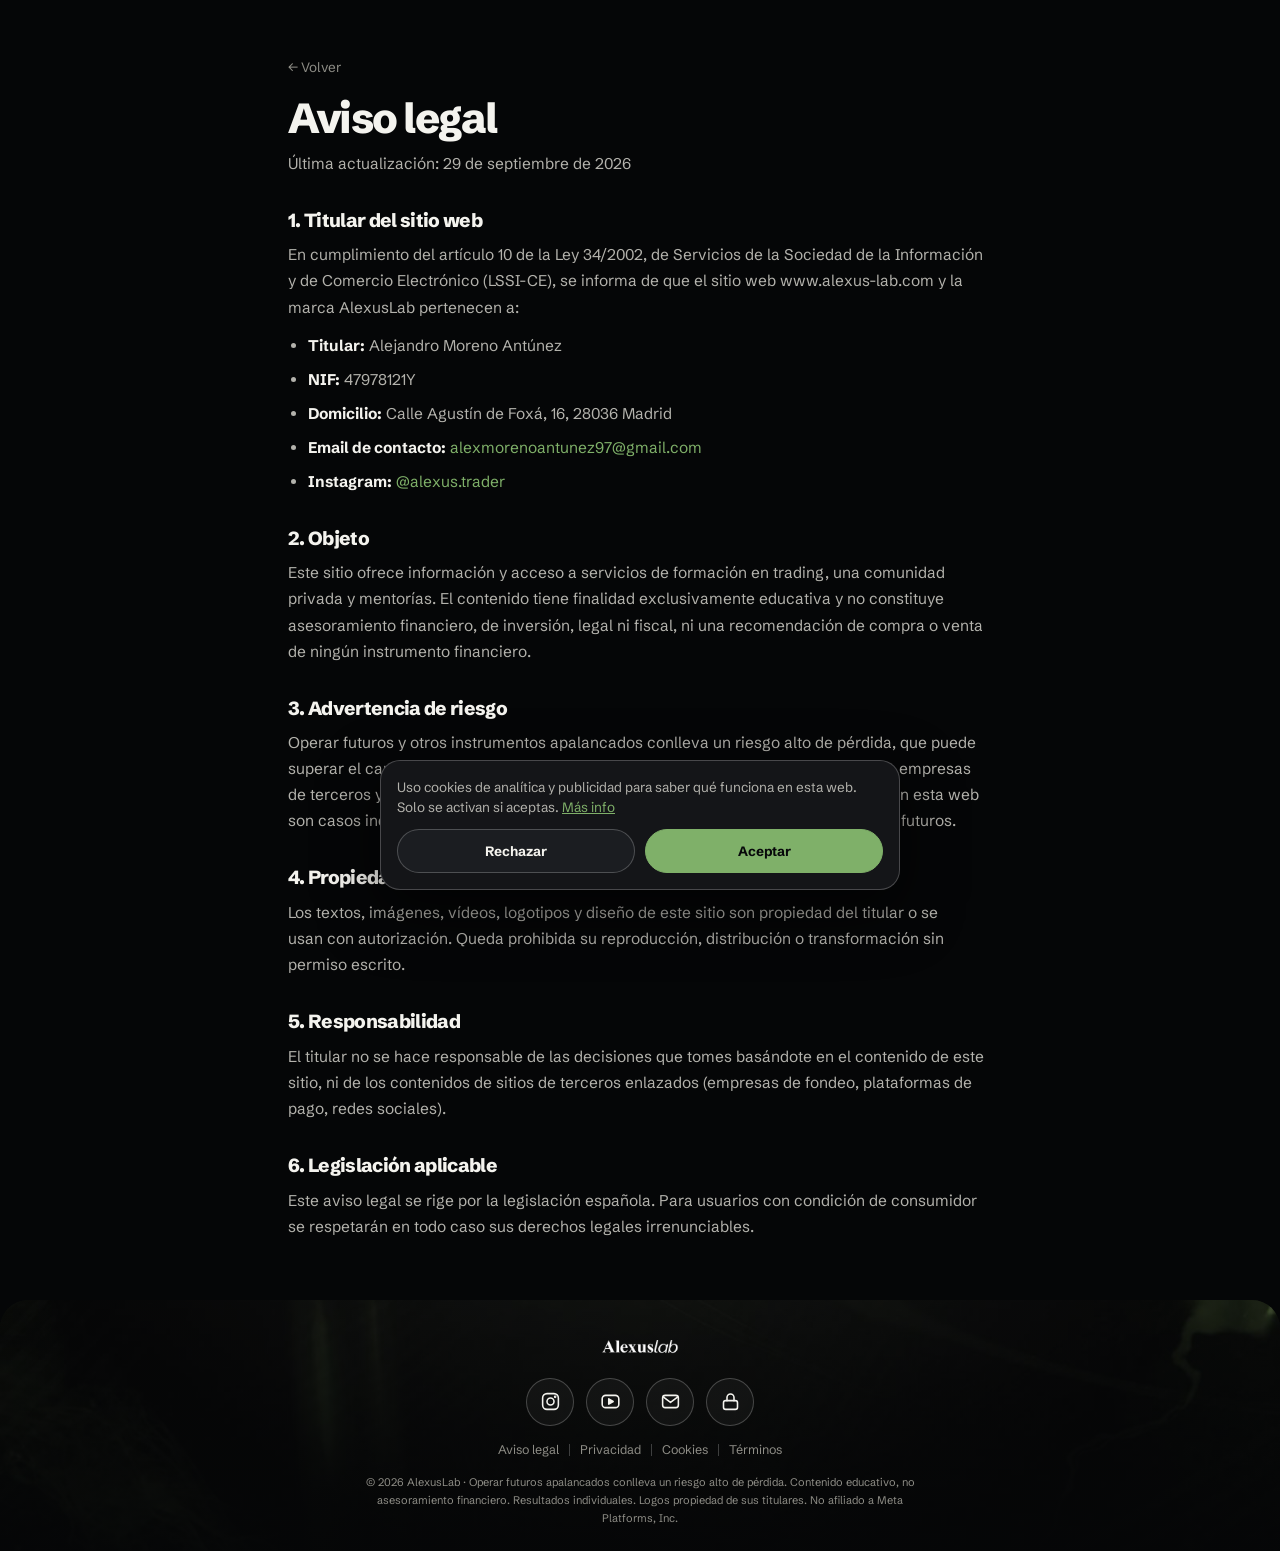
==== aviso-legal.html @ 3a466778 "Add files via upload" ====
<!doctype html>
<html lang="es">
<head>
<meta charset="utf-8" />
<meta name="viewport" content="width=device-width, initial-scale=1, viewport-fit=cover" />
<title>Aviso legal — AlexusLab</title>
<link rel="icon" href="favicon.svg" type="image/svg+xml" />
<link rel="apple-touch-icon" href="assets/apple-touch-icon.png" />
<meta name="theme-color" content="#050607" />
<link rel="preconnect" href="https://fonts.googleapis.com" />
<link rel="preconnect" href="https://fonts.gstatic.com" crossorigin />
<link rel="stylesheet" href="https://fonts.googleapis.com/css2?family=Schibsted+Grotesk:wght@400;600;700;800&display=swap" />
<link rel="stylesheet" href="funnel.css" />
<script>window.dataLayer=window.dataLayer||[];function gtag(){dataLayer.push(arguments)}
(function(){var c=null;try{c=localStorage.getItem('al_consent')}catch(e){}var g=c==='yes'?'granted':'denied';
gtag('consent','default',{analytics_storage:g,ad_storage:g,ad_user_data:g,ad_personalization:g});})();
gtag('js',new Date());gtag('config','G-5V6SQC3VV2');</script>
<script async src="https://www.googletagmanager.com/gtag/js?id=G-5V6SQC3VV2"></script>
</head>
<body>
<main class="legal">
  <div class="wrap wrap--narrow">
    <a class="legal__back" href="index.html">← Volver</a>
    <h1>Aviso legal</h1>
    <p class="legal__date">Última actualización: 29 de septiembre de 2026</p>
    <h2>1. Titular del sitio web</h2>
    <p>En cumplimiento del artículo 10 de la Ley 34/2002, de Servicios de la Sociedad de la Información y de Comercio Electrónico (LSSI-CE), se informa de que el sitio web www.alexus-lab.com y la marca AlexusLab pertenecen a:</p>
    <ul>
      <li><b>Titular:</b> Alejandro Moreno Antúnez</li>
      <li><b>NIF:</b> 47978121Y</li>
      <li><b>Domicilio:</b> Calle Agustín de Foxá, 16, 28036 Madrid</li>
      <li><b>Email de contacto:</b> <a href="mailto:alexmorenoantunez97@gmail.com">alexmorenoantunez97@gmail.com</a></li>
      <li><b>Instagram:</b> <a href="https://www.instagram.com/alexus.trader/" target="_blank" rel="noopener">@alexus.trader</a></li>
    </ul>
    <h2>2. Objeto</h2>
    <p>Este sitio ofrece información y acceso a servicios de formación en trading, una comunidad privada y mentorías. El contenido tiene finalidad exclusivamente educativa y no constituye asesoramiento financiero, de inversión, legal ni fiscal, ni una recomendación de compra o venta de ningún instrumento financiero.</p>
    <h2>3. Advertencia de riesgo</h2>
    <p>Operar futuros y otros instrumentos apalancados conlleva un riesgo alto de pérdida, que puede superar el capital aportado. Las cuentas de fondeo son programas de evaluación de empresas de terceros y la mayoría de participantes no los superan. Los resultados mostrados en esta web son casos individuales, no representan resultados típicos y no garantizan resultados futuros.</p>
    <h2>4. Propiedad intelectual</h2>
    <p>Los textos, imágenes, vídeos, logotipos y diseño de este sitio son propiedad del titular o se usan con autorización. Queda prohibida su reproducción, distribución o transformación sin permiso escrito.</p>
    <h2>5. Responsabilidad</h2>
    <p>El titular no se hace responsable de las decisiones que tomes basándote en el contenido de este sitio, ni de los contenidos de sitios de terceros enlazados (empresas de fondeo, plataformas de pago, redes sociales).</p>
    <h2>6. Legislación aplicable</h2>
    <p>Este aviso legal se rige por la legislación española. Para usuarios con condición de consumidor se respetarán en todo caso sus derechos legales irrenunciables.</p>
  </div>
</main>
<footer class="foot">
  <div class="wrap foot__in">
    <a href="index.html" aria-label="Inicio"><img class="foot__logo" src="assets/logo-blanco-sm.png" alt="AlexusLab" width="81" height="27" loading="lazy" /></a>
    <nav class="foot__soc" aria-label="Redes y accesos">
      <a href="https://www.instagram.com/alexus.trader/" target="_blank" rel="noopener" aria-label="Instagram" title="Instagram"><svg viewBox="0 0 24 24"><rect x="3" y="3" width="18" height="18" rx="5"/><circle cx="12" cy="12" r="4"/><circle cx="17.3" cy="6.7" r=".6" fill="currentColor"/></svg></a>
      <a href="https://youtube.com/@alexus.trader" target="_blank" rel="noopener" aria-label="YouTube" title="YouTube"><svg viewBox="0 0 24 24"><rect x="2.5" y="5" width="19" height="14" rx="4"/><path d="m10 9 5 3-5 3z" fill="currentColor"/></svg></a>
      <a href="mailto:alexmorenoantunez97@gmail.com" aria-label="Email" title="Email"><svg viewBox="0 0 24 24"><rect x="3" y="5" width="18" height="14" rx="3"/><path d="m4 7 8 6 8-6"/></svg></a>
      <a href="https://app.alexus-lab.com/" target="_blank" rel="noopener" aria-label="Acceso a la plataforma" title="Acceso a la plataforma"><svg viewBox="0 0 24 24"><rect x="4" y="11" width="16" height="10" rx="2.5"/><path d="M8 11V7.5a4 4 0 0 1 8 0V11"/></svg></a>
    </nav>
    <nav class="foot__legal-links" aria-label="Legal"><a href="aviso-legal.html">Aviso legal</a><a href="privacidad.html">Privacidad</a><a href="cookies.html">Cookies</a><a href="terminos.html">Términos</a></nav>
    <p class="foot__legal">© 2026 AlexusLab · Operar futuros apalancados conlleva un riesgo alto de pérdida. Contenido educativo, no asesoramiento financiero. Resultados individuales. Logos propiedad de sus titulares. No afiliado a Meta Platforms, Inc.</p>
  </div>
</footer>
<script src="funnel.js"></script>
</body>
</html>
---- funnel.css ----
/* AlexusLab — FUNNEL V4. Negro + verde. Sistema compartido por hub / comunidad / mentoria / legal. */

:root{
  --f-bg:#050607; --f-bg-2:#0C0D0F; --f-card:#141518; --f-card-2:#1B1D21;
  --f-line:rgba(255,255,255,.1); --f-line-2:rgba(255,255,255,.22);
  --f-ink:#F4F3EE; --f-ink-2:#B3B2AC; --f-ink-3:#8E8D86;
  --f-g:#7FB069; --f-g-hi:#9BD07F;
  --f-font:'Schibsted Grotesk',system-ui,-apple-system,sans-serif;
  --f-r:24px; --f-r-sm:16px; --f-pad:16px;
  --f-max:1080px;
}
*{box-sizing:border-box}
html{scroll-behavior:smooth;-webkit-text-size-adjust:100%;scroll-padding-top:60px}
body{margin:0;background:var(--f-bg);color:var(--f-ink);font-family:var(--f-font);overflow-x:hidden;text-wrap:pretty;-webkit-font-smoothing:antialiased}
img{display:block;max-width:100%;height:auto}
a{color:var(--f-g);text-decoration:none}
a:hover{color:var(--f-g-hi)}
h1,h2,h3{margin:0;font-weight:800;letter-spacing:-.035em;line-height:1.04}
p{margin:0}
.wrap{width:100%;max-width:var(--f-max);margin:0 auto;padding:0 var(--f-pad)}
.wrap--narrow{max-width:760px}
@media(min-width:720px){:root{--f-pad:28px}}
.sec{padding:60px 0;position:relative}
.sec--tight{padding:36px 0}
@media(min-width:900px){.sec{padding:96px 0}}
.center{text-align:center}
.g{color:var(--f-g)}
.hidden{display:none!important}

/* type */
.h-xl{font-size:clamp(34px,6vw,60px)}
.h-l{font-size:clamp(28px,4.6vw,46px)}
.lead{font-size:clamp(15.5px,2vw,18px);line-height:1.55;color:var(--f-ink-2)}
.kicker{display:inline-block;font-size:11.5px;font-weight:700;letter-spacing:.2em;text-transform:uppercase;color:var(--f-g);margin-bottom:12px}
.sec-head{margin-bottom:26px}
.sec-head .lead{margin-top:12px;max-width:600px}
.sec-head.center .lead{margin-inline:auto}
.dot{width:8px;height:8px;border-radius:50%;background:var(--f-g);animation:pz 2.4s ease-out infinite;flex:0 0 auto}
@keyframes pz{0%{box-shadow:0 0 0 0 rgba(127,176,105,.5)}70%{box-shadow:0 0 0 9px rgba(127,176,105,0)}100%{box-shadow:0 0 0 0 rgba(127,176,105,0)}}

/* buttons — píldora, como la referencia */
.btn{display:flex;align-items:center;justify-content:center;gap:10px;width:100%;min-height:54px;padding:15px 26px;border:0;border-radius:999px;font-family:var(--f-font);font-size:14px;font-weight:700;letter-spacing:.07em;text-transform:uppercase;text-align:center;line-height:1.2;cursor:pointer;transition:transform .15s ease,box-shadow .2s ease,background .2s ease,color .2s ease}
.btn--primary{background:var(--f-g);color:#07080A;box-shadow:0 12px 40px rgba(127,176,105,.3)}
.btn--primary:hover{background:var(--f-g-hi);color:#07080A;transform:translateY(-1px)}
.btn--ghost{background:var(--f-card);color:var(--f-ink);border:1px solid var(--f-line-2)}
.btn--ghost:hover{color:var(--f-ink);background:var(--f-card-2)}
.btn--outline{background:transparent;color:var(--f-ink);border:1.5px solid rgba(255,255,255,.75)}
.btn--outline:hover{background:rgba(255,255,255,.1);color:#fff}
.btn--auto{width:auto;display:inline-flex}
.btn-stack{display:flex;flex-direction:column;gap:10px}
.btn__ico{width:34px;height:34px;border-radius:50%;display:grid;place-items:center;flex:0 0 auto;background:rgba(0,0,0,.14)}
.btn__ico svg{width:18px;height:18px;fill:currentColor}
.btn__arrow{margin-left:auto;opacity:.6;font-size:18px}

/* ===== BANNER DINÁMICO 1: píldora de anuncios con marquee ===== */
.ann{position:fixed;top:10px;left:10px;right:10px;z-index:80;max-width:640px;margin:0 auto;height:34px;border-radius:999px;border:1px solid rgba(255,255,255,.28);background:rgba(8,9,10,.55);backdrop-filter:blur(14px) saturate(1.3);-webkit-backdrop-filter:blur(14px) saturate(1.3);overflow:hidden;display:flex;align-items:center;padding:0 4px}
.ann__win{flex:1;min-width:0;height:100%;display:flex;align-items:center;overflow:hidden;-webkit-mask-image:linear-gradient(90deg,transparent,#000 10%,#000 90%,transparent);mask-image:linear-gradient(90deg,transparent,#000 10%,#000 90%,transparent)}
.ann__track{display:flex;flex:0 0 auto;white-space:nowrap;animation:mq 32s linear infinite}
.ann__track span{display:inline-flex;align-items:center;gap:22px;padding-right:22px;font-size:11px;font-weight:700;letter-spacing:.14em;text-transform:uppercase;color:var(--f-ink)}
.ann__track span::after{content:"";width:5px;height:5px;border-radius:50%;background:var(--f-g)}
@keyframes mq{from{transform:translateX(0)}to{transform:translateX(-50%)}}
.has-ann .top{padding-top:54px}

/* cabecera sobre el hero */
.top{position:absolute;top:0;left:0;right:0;z-index:20;padding:54px 0 0}
.top__in{display:flex;align-items:center;justify-content:space-between;max-width:var(--f-max);margin:0 auto;padding:0 var(--f-pad)}
.top__logo{height:27px;width:auto}
.top__ico{width:40px;height:40px;display:grid;place-items:center;border-radius:50%;color:var(--f-ink)}
.top__ico svg{width:22px;height:22px;fill:none;stroke:currentColor;stroke-width:1.8}
.top__ico:hover{color:var(--f-g)}
.top__sp{width:40px}

/* ===== HERO a sangre ===== */
.hero{position:relative;min-height:92svh;display:flex;align-items:flex-end;overflow:hidden;background:#000}
.hero__bg{position:absolute;inset:0}
.hero__bg img{width:100%;height:100%;object-fit:cover}
.hero__bg::after{content:"";position:absolute;inset:0;background:linear-gradient(180deg,rgba(5,6,7,.55) 0%,rgba(5,6,7,.05) 30%,rgba(5,6,7,.35) 55%,rgba(5,6,7,.94) 88%,#050607 100%)}
.hero__c{position:relative;z-index:2;width:100%;max-width:640px;margin:0 auto;padding:0 var(--f-pad) 34px;text-align:center}
.hero h1{font-size:clamp(32px,6.4vw,58px);text-shadow:0 2px 30px rgba(0,0,0,.45)}
.hero .lead{margin:14px auto 0;color:#E4E3DD;max-width:520px}
.hero .btn{margin:24px auto 0;max-width:400px}
.hero__sub{display:inline-flex;align-items:center;gap:8px;margin-top:14px;font-size:14px;font-weight:600;color:var(--f-ink)}
.hero__sub svg{width:22px;height:22px}
.checks{display:flex;flex-wrap:wrap;justify-content:center;gap:6px 16px;margin-top:14px;font-size:12.5px;color:var(--f-ink-2)}
.checks span{display:inline-flex;align-items:center;gap:6px}
.checks svg{width:13px;height:13px;stroke:var(--f-g);fill:none;stroke-width:2.6;stroke-linecap:round;stroke-linejoin:round}

/* franja de empresas (estática, como la de prensa pero con hechos reales) */
.firms{padding:22px 0 8px;text-align:center}
.firms__l{font-size:11px;font-weight:700;letter-spacing:.18em;text-transform:uppercase;color:var(--f-ink-3);margin-bottom:12px}
.firms__row{display:flex;justify-content:center;align-items:center;gap:clamp(20px,6vw,56px);flex-wrap:wrap}
.firms__row b{font-size:clamp(17px,4.4vw,22px);font-weight:800;letter-spacing:-.02em;color:var(--f-ink-2)}

/* ===== CARRUSEL con barra de progreso ===== */
.car{display:flex;gap:12px;overflow-x:auto;scroll-snap-type:x mandatory;padding:0 var(--f-pad) 4px;scroll-padding:0 var(--f-pad);scrollbar-width:none;-webkit-overflow-scrolling:touch}
.car::-webkit-scrollbar{display:none}
.car>*{flex:0 0 78%;scroll-snap-align:start}
@media(min-width:720px){.car>*{flex-basis:42%}}
@media(min-width:1000px){.car{max-width:var(--f-max);margin:0 auto}.car>*{flex-basis:32%}}
.car--wide>*{flex-basis:86%}
@media(min-width:720px){.car--wide>*{flex-basis:46%}}
.car-bar{position:relative;width:120px;height:2px;margin:18px auto 0;background:rgba(255,255,255,.14);border-radius:2px;overflow:hidden}
.car-bar i{position:absolute;top:0;bottom:0;left:0;width:34%;background:var(--f-ink);border-radius:2px;transition:transform .15s linear}

/* tarjeta-imagen con título encima (como "Cremas Faciales") */
.tile{position:relative;border-radius:var(--f-r);overflow:hidden;background:var(--f-card);aspect-ratio:4/5}
.tile img{width:100%;height:100%;object-fit:cover}
.tile::after{content:"";position:absolute;inset:0;background:linear-gradient(180deg,rgba(0,0,0,.55) 0%,rgba(0,0,0,0) 32%,rgba(0,0,0,0) 55%,rgba(0,0,0,.85) 100%)}
.tile__t{position:absolute;z-index:2;top:18px;left:20px;right:20px;font-size:22px;font-weight:800;letter-spacing:-.02em}
.tile__d{position:absolute;z-index:2;left:20px;right:20px;bottom:18px;font-size:14.5px;line-height:1.45;color:#E4E3DD}
.tile--shot img{object-fit:cover;object-position:50% 40%}

/* tarjeta de certificado (como la card de producto) */
.pc{border-radius:var(--f-r-sm);overflow:hidden}
.pc__img{aspect-ratio:4/3;border-radius:var(--f-r-sm);background:#0B0C0E;border:1px solid var(--f-line);display:grid;place-items:center;overflow:hidden}
.pc__img img{width:100%;height:100%;object-fit:contain}
.pc__cap{padding:12px 4px 0}
.pc__cap b{display:block;font-size:15px;font-weight:700}
.pc__cap span{display:block;margin-top:3px;font-size:13.5px;font-weight:600;color:var(--f-g)}
.risk-note{max-width:620px;margin:20px auto 0;padding:0 var(--f-pad);text-align:center;font-size:12.5px;line-height:1.55;color:var(--f-ink-3)}

/* ===== BANNER DINÁMICO 2: texto gigante en movimiento ===== */
.big-mq{overflow:hidden;padding:18px 0;border-block:1px solid var(--f-line)}
.big-mq__track{display:flex;width:max-content;animation:mq 26s linear infinite}
.big-mq__track span{flex:0 0 auto;padding-right:.5em;font-size:clamp(40px,10vw,96px);font-weight:800;letter-spacing:-.045em;line-height:1;white-space:nowrap;color:transparent;-webkit-text-stroke:1.2px rgba(244,243,238,.4)}
.big-mq__track span b{color:var(--f-g);-webkit-text-stroke:0}
@media(prefers-reduced-motion:reduce){.ann__track,.big-mq__track{animation:none}}

/* vídeo */
.vid{position:relative;border-radius:var(--f-r);overflow:hidden;border:1px solid rgba(127,176,105,.45);aspect-ratio:16/9;background:#0E0F11;box-shadow:0 30px 80px rgba(0,0,0,.6)}
.vid img,.vid iframe{width:100%;height:100%;display:block;border:0;object-fit:cover}
.vid__play{position:absolute;inset:0;display:grid;place-items:end center;background:transparent;border:0;cursor:pointer;padding:0 0 11% 34%}
.vid__play span{width:64px;height:64px;border-radius:50%;background:var(--f-g);display:grid;place-items:center;box-shadow:0 12px 44px rgba(127,176,105,.55);transition:transform .2s ease}
.vid__play:hover span{transform:scale(1.07)}
.vid__play svg{width:24px;height:24px;fill:#07080A;margin-left:3px}
.vid__cap{margin-top:10px;text-align:center;font-size:12.5px;color:var(--f-ink-3)}

/* historia */
.story{display:grid;gap:22px;align-items:center}
@media(min-width:900px){.story{grid-template-columns:1fr 1fr;gap:56px}}
.story__img{border-radius:var(--f-r);overflow:hidden}
.story__img img{width:100%;aspect-ratio:4/3;object-fit:cover}
.story p{font-size:16.5px;line-height:1.62;color:var(--f-ink-2)}
.story p+p{margin-top:12px}
.story p b{color:var(--f-ink)}
.story h2{margin-bottom:16px}
.mine{display:grid;grid-template-columns:1fr 1fr;gap:10px;margin-top:22px}
.mine figure{margin:0}
.mine img{width:100%;aspect-ratio:1/1;object-fit:cover;border-radius:var(--f-r-sm);border:1px solid var(--f-line)}
.mine figcaption{padding:9px 2px 0;font-size:13px;font-weight:700;color:var(--f-g)}

/* comparativa */
.vs{display:grid;gap:12px}
@media(min-width:720px){.vs{grid-template-columns:1fr 1fr}}
.vs__col{border:1px solid var(--f-line);border-radius:var(--f-r);padding:24px 22px;background:var(--f-bg-2)}
.vs__col--good{border-color:rgba(127,176,105,.5);background:linear-gradient(180deg,rgba(127,176,105,.1),var(--f-bg-2))}
.vs__h{font-size:12px;font-weight:800;letter-spacing:.16em;text-transform:uppercase;color:var(--f-ink-3);margin-bottom:16px}
.vs__col--good .vs__h{color:var(--f-g)}
.vs ul{list-style:none;padding:0;margin:0;display:grid;gap:12px}
.vs li{position:relative;padding-left:24px;font-size:15.5px;line-height:1.45;color:var(--f-ink-2)}
.vs li::before{content:"✕";position:absolute;left:0;color:#9A6464;font-weight:800}
.vs__col--good li{color:var(--f-ink)}
.vs__col--good li::before{content:"✓";color:var(--f-g)}

/* tarjeta-imagen grande con CTA (como "Tu piel, en su mejor versión") */
.feature{position:relative;margin:0 var(--f-pad);max-width:var(--f-max);border-radius:28px;overflow:hidden;min-height:560px;display:flex;background:#000}
@media(min-width:1112px){.feature{margin:0 auto}}
.feature__bg{position:absolute;inset:0}
.feature__bg img{width:100%;height:100%;object-fit:cover}
.feature__bg::after{content:"";position:absolute;inset:0;background:linear-gradient(180deg,rgba(5,6,7,.82) 0%,rgba(5,6,7,.45) 45%,rgba(5,6,7,.2) 70%,rgba(5,6,7,.7) 100%)}
.feature__c{position:relative;z-index:2;width:100%;max-width:560px;margin:0 auto;padding:40px 22px;text-align:center}
.feature h2{font-size:clamp(30px,6vw,52px)}
.feature p{margin:14px auto 0;font-size:16px;line-height:1.5;font-weight:600;color:#ECEBE5;max-width:440px}
.feature .btn{margin:24px auto 0;max-width:340px}

/* precios */
.price-grid{display:grid;gap:14px;max-width:780px;margin:0 auto}
@media(min-width:720px){.price-grid{grid-template-columns:1fr 1fr}}
.plan{position:relative;background:var(--f-bg-2);border:1px solid var(--f-line);border-radius:var(--f-r);padding:28px 22px 22px;display:flex;flex-direction:column}
.plan--best{border-color:rgba(127,176,105,.6);background:linear-gradient(180deg,rgba(127,176,105,.13),var(--f-bg-2) 60%);box-shadow:0 0 0 1px rgba(127,176,105,.2),0 24px 70px rgba(0,0,0,.5)}
@media(max-width:719px){.plan--best{order:-1;margin-bottom:4px}}
.plan__tag{position:absolute;top:-12px;left:22px;padding:6px 13px;border-radius:999px;background:var(--f-g);color:#07080A;font-size:11px;font-weight:800;letter-spacing:.12em;text-transform:uppercase}
.plan__name{font-size:12px;font-weight:700;letter-spacing:.16em;text-transform:uppercase;color:var(--f-ink-3)}
.plan__price{display:flex;align-items:baseline;gap:8px;margin:12px 0 4px}
.plan__price b{font-size:clamp(40px,8vw,54px);font-weight:800;letter-spacing:-.04em;line-height:1}
.plan__price span{font-size:15px;color:var(--f-ink-3)}
.plan__was{font-size:13.5px;color:var(--f-ink-3)}
.plan__list{list-style:none;padding:0;margin:20px 0 24px;display:grid;gap:10px;flex:1}
.plan__list li{position:relative;padding-left:24px;font-size:15px;line-height:1.45;color:var(--f-ink-2)}
.plan__list li::before{content:"✓";position:absolute;left:0;color:var(--f-g);font-weight:800}
.plan__list li b{color:var(--f-ink)}
.plan__renew{margin-top:12px;text-align:center;font-size:12.5px;line-height:1.5;color:var(--f-ink-3)}
.price-sub{max-width:560px;margin:18px auto 0;text-align:center;font-size:15.5px;line-height:1.55;color:var(--f-ink-2)}
.price-sub b{color:var(--f-ink)}

/* FAQ */
.faq details{border-bottom:1px solid var(--f-line);padding:18px 0}
.faq summary{cursor:pointer;list-style:none;font-size:17px;font-weight:700;display:flex;justify-content:space-between;gap:16px;line-height:1.35}
.faq summary::-webkit-details-marker{display:none}
.faq summary::after{content:"+";color:var(--f-g);font-weight:800;font-size:20px;line-height:1;flex:0 0 auto}
.faq details[open] summary::after{content:"–"}
.faq p{margin-top:10px;color:var(--f-ink-2);line-height:1.6;font-size:15.5px}

/* DM */
.dm{max-width:560px;margin:0 auto;text-align:center;border:1px solid var(--f-line);border-radius:var(--f-r);padding:30px 22px;background:var(--f-bg-2)}
.dm h3{font-size:clamp(22px,4vw,28px);margin-bottom:8px}
.dm p{color:var(--f-ink-2);font-size:15.5px;line-height:1.55;margin-bottom:20px}
.dm .btn{max-width:320px;margin:0 auto}

/* lista de dolores */
.plist{counter-reset:p;display:grid;gap:10px;margin:0;padding:0}
.plist li{list-style:none;counter-increment:p;background:var(--f-bg-2);border:1px solid var(--f-line);border-radius:var(--f-r-sm);padding:18px 18px 18px 58px;position:relative;font-size:15.5px;line-height:1.5;color:var(--f-ink-2)}
.plist li::before{content:counter(p,decimal-leading-zero);position:absolute;left:18px;top:19px;font-size:13px;font-weight:800;color:var(--f-g)}
.plist b{color:var(--f-ink)}

/* ===== PIE: tarjeta redondeada con imagen ===== */
.foot{position:relative;margin-top:40px;border-radius:28px 28px 0 0;overflow:hidden;padding:44px 0 calc(28px + env(safe-area-inset-bottom));background:#0A0B0C}
.foot::before{content:"";position:absolute;inset:0;background:url('assets/bg-smoke.jpg') center/cover no-repeat;opacity:.55}
.foot::after{content:"";position:absolute;inset:0;background:linear-gradient(180deg,rgba(5,6,7,.35),rgba(5,6,7,.85))}
.foot>.wrap{position:relative;z-index:1}
.foot__logo{height:26px;width:auto;margin-bottom:26px}
.foot__cols{display:grid;grid-template-columns:1fr 1fr;gap:24px}
.foot__cols h4{margin:0 0 12px;font-size:17px;font-weight:800;letter-spacing:-.02em}
.foot__cols a,.foot__cols button{display:block;margin-bottom:9px;background:0;border:0;padding:0;font-family:var(--f-font);font-size:13.5px;color:var(--f-ink-2);cursor:pointer;text-align:left}
.foot__cols a:hover,.foot__cols button:hover{color:var(--f-g)}
.foot__c{margin-top:30px;font-size:12px;color:var(--f-ink-3);letter-spacing:.06em}
.foot__legal{margin-top:12px;font-size:11.5px;line-height:1.6;color:var(--f-ink-3);max-width:640px}

/* sticky CTA móvil */
.sticky-cta{position:fixed;left:0;right:0;bottom:0;z-index:60;padding:10px 14px calc(10px + env(safe-area-inset-bottom));background:rgba(5,6,7,.9);backdrop-filter:blur(14px);-webkit-backdrop-filter:blur(14px);border-top:1px solid var(--f-line);transform:translateY(110%);transition:transform .3s ease}
.sticky-cta.on{transform:translateY(0)}
.sticky-cta .btn{min-height:48px;padding:12px 20px;font-size:13.5px}
.sticky-cta__in{display:flex;align-items:center;justify-content:space-between;gap:14px;max-width:520px;margin:0 auto}
.sticky-cta__price{display:flex;flex-direction:column;line-height:1.15;min-width:0;white-space:nowrap}
.sticky-cta__price b{font-size:19px;font-weight:800;letter-spacing:-.02em}
.sticky-cta__price span{font-size:11.5px;color:var(--f-ink-3)}
.sticky-cta__in .btn{width:auto;flex:0 0 auto}
@media(min-width:900px){.sticky-cta{display:none}}
.has-sticky{padding-bottom:76px}
@media(min-width:900px){.has-sticky{padding-bottom:0}}

/* cookies */
.ck{position:fixed;left:10px;right:10px;bottom:10px;z-index:300;max-width:520px;margin:0 auto;padding:16px 16px calc(16px + env(safe-area-inset-bottom));background:var(--f-card);border:1px solid var(--f-line-2);border-radius:20px;box-shadow:0 20px 60px rgba(0,0,0,.6);display:none}
.ck.on{display:block}
.ck p{font-size:13.5px;line-height:1.5;color:var(--f-ink-2);margin-bottom:12px}
.ck p a{text-decoration:underline}
.ck__b{display:grid;grid-template-columns:1fr 1fr;gap:10px}
.ck__b button{min-height:44px;border-radius:999px;font-family:var(--f-font);font-size:13.5px;font-weight:700;cursor:pointer;border:1px solid var(--f-line-2);background:var(--f-card-2);color:var(--f-ink)}
.ck__b button[data-ck="yes"]{background:var(--f-g);border-color:var(--f-g);color:#07080A}

/* reveal */
.rv{opacity:0;transform:translateY(16px);transition:opacity .6s ease,transform .6s ease}
.rv.in{opacity:1;transform:none}
@media(prefers-reduced-motion:reduce){.rv{opacity:1;transform:none;transition:none}}

/* legal */
.legal{padding:56px 0 20px}
.legal__back{display:inline-block;margin-bottom:22px;font-size:13.5px;color:var(--f-ink-3)}
.legal__back:hover{color:var(--f-g)}
.legal h1{font-size:clamp(28px,4.6vw,42px);margin-bottom:10px}
.legal__date{font-size:13px;color:var(--f-ink-3);margin-bottom:30px}
.legal h2{font-size:19px;margin:34px 0 12px;color:var(--f-ink)}
.legal p,.legal li{font-size:15.5px;line-height:1.68;color:var(--f-ink-2)}
.legal p+p{margin-top:12px}
.legal ul{margin:12px 0 0;padding-left:20px;display:flex;flex-direction:column;gap:8px}
.legal b{color:var(--f-ink)}
.mine figure{display:flex;flex-direction:column}

/* logos de empresas de fondeo (monocromo) */
.logos{display:grid;grid-template-columns:repeat(3,1fr);gap:18px 14px;align-items:center;justify-items:center;max-width:720px;margin:0 auto;padding:0 var(--f-pad)}
@media(min-width:720px){.logos{grid-template-columns:repeat(6,1fr)}}
.logos img{height:24px;width:auto;max-width:100%;opacity:.72}
.logos img.w{height:15px}
.logos img.m{height:19px}

/* filosofía */
.manifesto{max-width:720px;margin:0 auto}
.manifesto p{font-size:17px;line-height:1.62;color:var(--f-ink-2)}
.manifesto p+p{margin-top:14px}
.manifesto p b{color:var(--f-ink)}
.quote{margin:26px 0 0;padding:20px 22px;border-left:3px solid var(--f-g);border-radius:0 var(--f-r-sm) var(--f-r-sm) 0;background:var(--f-bg-2);font-size:clamp(19px,4.6vw,24px);font-weight:800;letter-spacing:-.02em;line-height:1.3}

/* pilares */
.pillars{display:grid;gap:10px}
@media(min-width:720px){.pillars{grid-template-columns:1fr 1fr}}
.pill{display:flex;gap:14px;align-items:flex-start;padding:20px 18px;border:1px solid var(--f-line);border-radius:var(--f-r);background:var(--f-bg-2)}
.pill__i{flex:0 0 auto;width:44px;height:44px;border-radius:14px;display:grid;place-items:center;background:rgba(127,176,105,.12);border:1px solid rgba(127,176,105,.3)}
.pill__i svg{width:21px;height:21px;fill:none;stroke:var(--f-g);stroke-width:1.9;stroke-linecap:round;stroke-linejoin:round}
.pill h3{font-size:17px;letter-spacing:-.015em;margin-bottom:6px;line-height:1.25}
.pill p{font-size:14.5px;line-height:1.55;color:var(--f-ink-2)}

/* ranking de empresas */
.rank{display:grid;gap:10px;max-width:720px;margin:0 auto}
.rk{display:grid;grid-template-columns:44px 1fr;gap:6px 14px;align-items:center;padding:18px;border:1px solid var(--f-line);border-radius:var(--f-r);background:var(--f-bg-2)}
.rk--top{border-color:rgba(127,176,105,.5);background:linear-gradient(180deg,rgba(127,176,105,.1),var(--f-bg-2))}
.rk__n{grid-row:span 2;width:44px;height:44px;border-radius:50%;display:grid;place-items:center;font-size:18px;font-weight:800;background:var(--f-card-2);color:var(--f-ink-2)}
.rk--top .rk__n{background:var(--f-g);color:#07080A}
.rk__logo{height:22px;width:auto;max-width:100%;justify-self:start}
.rk__logo.w{height:14px}.rk__logo.m{height:18px}
.rk p{font-size:14px;line-height:1.45;color:var(--f-ink-2)}
.rank__sub{margin:22px 0 10px;font-size:12px;font-weight:800;letter-spacing:.16em;text-transform:uppercase;color:var(--f-ink-3)}
.rank__note{margin-top:16px;font-size:12.5px;line-height:1.55;color:var(--f-ink-3);text-align:center}
.podium{display:grid;grid-template-columns:repeat(3,1fr);gap:8px}
.pd{position:relative;display:grid;place-items:center;height:92px;padding:26px 10px 14px;border:1px solid var(--f-line);border-radius:var(--f-r-sm);background:var(--f-bg-2)}
.pd img{height:22px;width:auto;max-width:100%;opacity:.85}
.pd img.w{height:12px}.pd img.m{height:15px}
.pd--top{height:108px;border-color:rgba(127,176,105,.5);background:linear-gradient(180deg,rgba(127,176,105,.12),var(--f-bg-2))}
.pd--top img{height:26px;opacity:1}.pd--top img.w{height:14px}
.pd__n{position:absolute;top:8px;left:8px;width:24px;height:24px;border-radius:50%;display:grid;place-items:center;font-size:12px;font-weight:800;background:var(--f-card-2);color:var(--f-ink-2)}
.pd--top .pd__n{background:var(--f-g);color:#07080A}
.rank__note b{color:var(--f-ink-2)}
/* camino de dudas → clase gratis */
.doubt-card{display:flex;align-items:center;gap:14px;max-width:780px;margin:22px auto 0;padding:18px 16px;border:1px solid rgba(127,176,105,.55);border-radius:var(--f-r);background:linear-gradient(180deg,rgba(127,176,105,.12),var(--f-bg-2));color:var(--f-ink)}
.doubt-card:hover{color:var(--f-ink);border-color:var(--f-g)}
.doubt-card__i{flex:0 0 auto;width:46px;height:46px;border-radius:14px;display:grid;place-items:center;background:var(--f-g);color:#07080A}
.doubt-card__i svg{width:22px;height:22px;fill:none;stroke:currentColor;stroke-width:1.9}
.doubt-card__t{flex:1;min-width:0}
.doubt-card__t b{display:block;font-size:16.5px;margin-bottom:3px}
.doubt-card__t span{display:block;font-size:13.5px;line-height:1.45;color:var(--f-ink-2)}
.doubt-card__a{flex:0 0 auto;font-size:22px;color:var(--f-g)}
.dm .btn-stack .btn--primary{margin-bottom:2px}
/* 3 pasos de la clase gratis */
.steps3{list-style:none;display:grid;gap:8px;max-width:420px;margin:18px auto 0;padding:0;text-align:left}
.steps3 li{display:flex;align-items:center;gap:12px;padding:10px 14px;border-radius:14px;background:rgba(8,9,10,.55);border:1px solid rgba(255,255,255,.14);backdrop-filter:blur(8px);-webkit-backdrop-filter:blur(8px);font-size:14px;font-weight:600;color:var(--f-ink)}
.steps3 b{flex:0 0 auto;width:26px;height:26px;border-radius:50%;display:grid;place-items:center;background:var(--f-g);color:#07080A;font-size:13px}
.steps3 span{color:var(--f-ink-2);font-weight:500}
/* pie compacto v2 */
.foot{padding:34px 0 calc(24px + env(safe-area-inset-bottom))}
.foot__in{display:flex;flex-direction:column;align-items:center;text-align:center;gap:18px}
.foot__in .foot__logo{margin:0}
.foot__soc{display:flex;gap:12px;justify-content:center}
.foot__soc a{width:48px;height:48px;border-radius:50%;display:grid;place-items:center;border:1px solid var(--f-line-2);background:rgba(255,255,255,.04);color:var(--f-ink);transition:border-color .2s,color .2s,transform .15s}
.foot__soc a:hover{border-color:var(--f-g);color:var(--f-g);transform:translateY(-1px)}
.foot__soc svg{width:21px;height:21px;fill:none;stroke:currentColor;stroke-width:1.8;stroke-linecap:round;stroke-linejoin:round}
.foot__legal-links{display:flex;flex-wrap:wrap;justify-content:center;gap:4px 0}
.foot__legal-links a{font-size:12.5px;color:var(--f-ink-3);padding:0 10px;border-left:1px solid var(--f-line-2);line-height:1}
.foot__legal-links a:first-child{border-left:0}
.foot__legal-links a:hover{color:var(--f-g)}
.foot .foot__legal{margin:0 auto;font-size:11px;max-width:560px}
.top__in{display:grid;grid-template-columns:1fr auto 1fr}
.top__in>:first-child{justify-self:start}
.top__in>:last-child{justify-self:end}
.top__pill{display:inline-flex;align-items:center;gap:6px;height:34px;padding:0 12px 0 9px;border-radius:999px;border:1px solid rgba(255,255,255,.35);background:rgba(8,9,10,.45);backdrop-filter:blur(8px);-webkit-backdrop-filter:blur(8px);color:var(--f-ink);font-size:12px;font-weight:700;letter-spacing:.02em;white-space:nowrap}
.top__pill:hover{color:var(--f-ink);border-color:var(--f-g)}
.top__pill svg{width:17px;height:17px;fill:none;stroke:var(--f-g);stroke-width:1.9}
.top__pill svg path{fill:var(--f-g)}
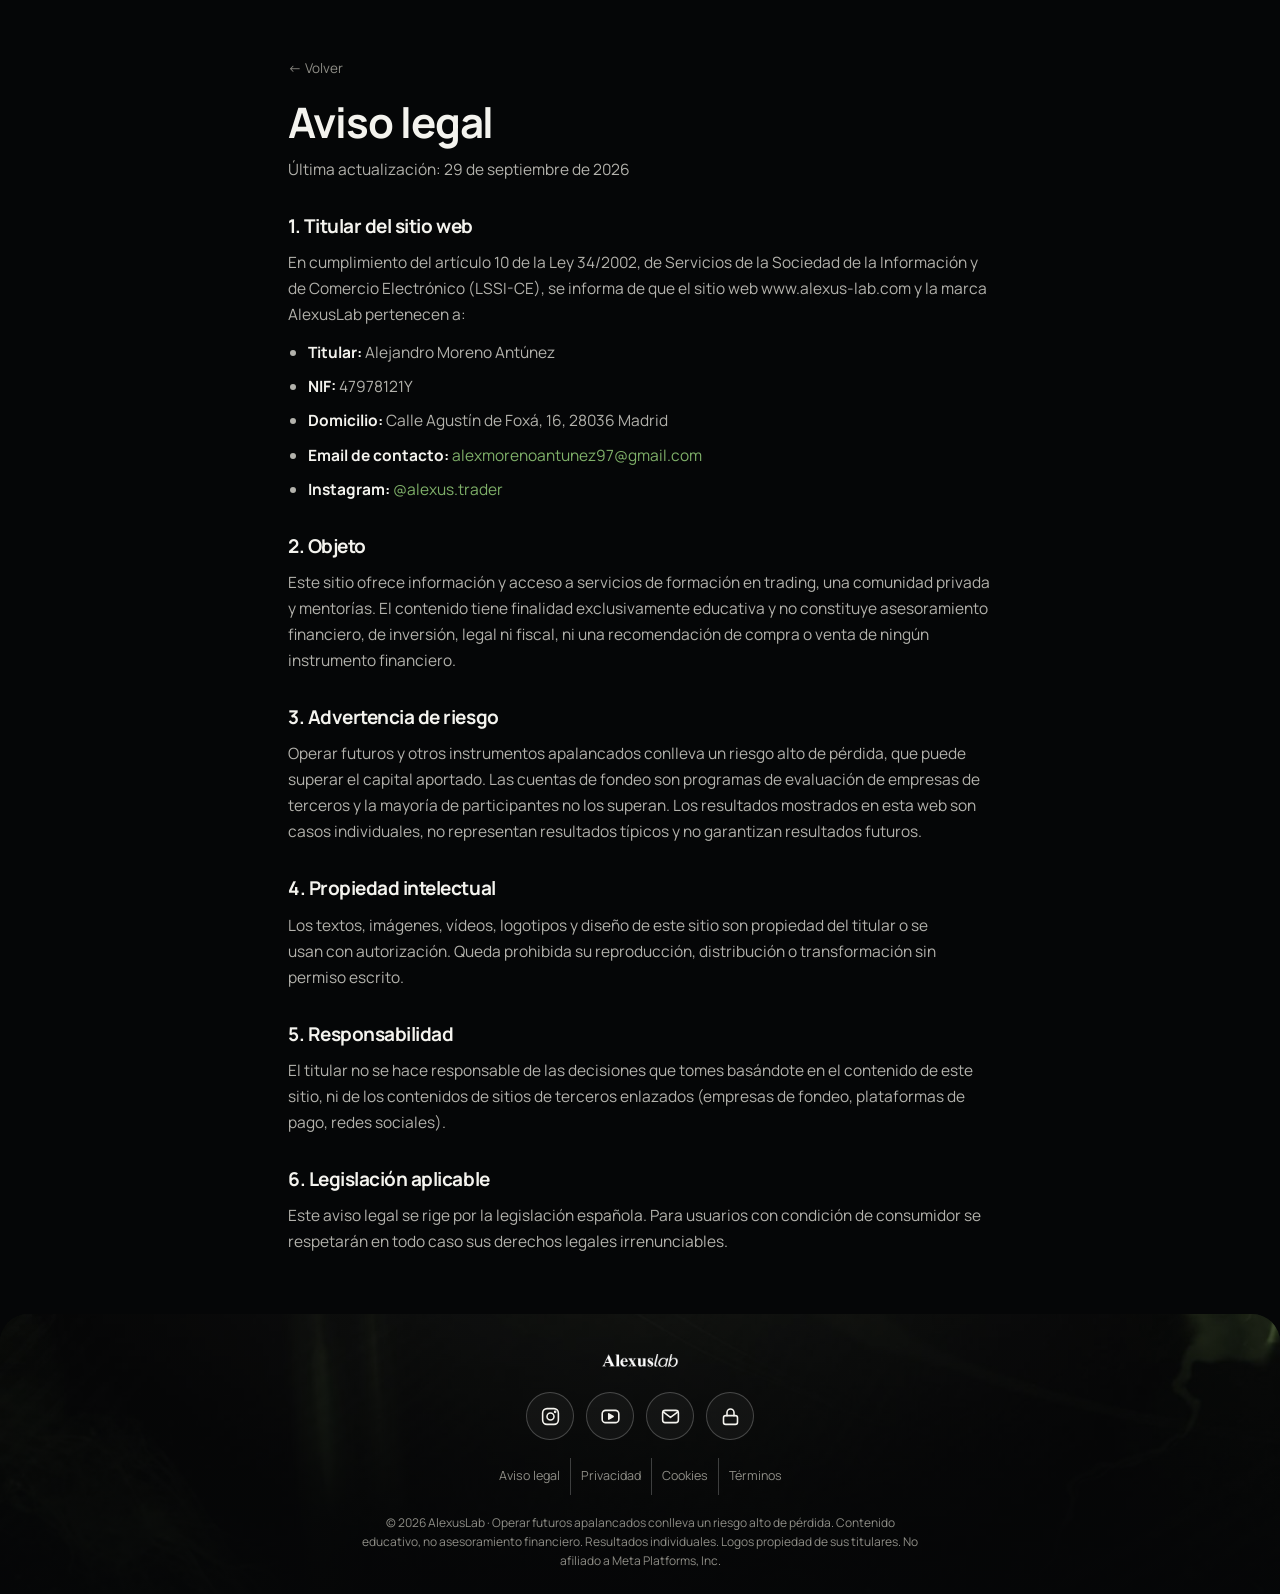
==== commit c9fdb3b1: "Add files via upload" ====
--- a/aviso-legal.html
+++ b/aviso-legal.html
@@ -9,7 +9,7 @@
 <meta name="theme-color" content="#050607" />
 <link rel="preconnect" href="https://fonts.googleapis.com" />
 <link rel="preconnect" href="https://fonts.gstatic.com" crossorigin />
-<link rel="stylesheet" href="https://fonts.googleapis.com/css2?family=Schibsted+Grotesk:wght@400;600;700;800&display=swap" />
+<link rel="stylesheet" href="https://fonts.googleapis.com/css2?family=Manrope:wght@400;500;600;700;800&display=swap" />
 <link rel="stylesheet" href="funnel.css" />
 <script>window.dataLayer=window.dataLayer||[];function gtag(){dataLayer.push(arguments)}
 (function(){var c=null;try{c=localStorage.getItem('al_consent')}catch(e){}var g=c==='yes'?'granted':'denied';
--- a/funnel.css
+++ b/funnel.css
@@ -5,7 +5,7 @@
   --f-line:rgba(255,255,255,.1); --f-line-2:rgba(255,255,255,.22);
   --f-ink:#F4F3EE; --f-ink-2:#B3B2AC; --f-ink-3:#8E8D86;
   --f-g:#7FB069; --f-g-hi:#9BD07F;
-  --f-font:'Schibsted Grotesk',system-ui,-apple-system,sans-serif;
+  --f-font:'Manrope',system-ui,-apple-system,sans-serif;
   --f-r:24px; --f-r-sm:16px; --f-pad:16px;
   --f-max:1080px;
 }
@@ -344,3 +344,262 @@
 .top__pill:hover{color:var(--f-ink);border-color:var(--f-g)}
 .top__pill svg{width:17px;height:17px;fill:none;stroke:var(--f-g);stroke-width:1.9}
 .top__pill svg path{fill:var(--f-g)}
+
+/* ===== v5: menos texto, más visual ===== */
+/* logos con ranking */
+.logos .lg{position:relative;display:grid;place-items:center;width:100%;height:58px;border:1px solid var(--f-line);border-radius:14px;background:var(--f-bg-2)}
+.logos .lg--top{border-color:rgba(127,176,105,.45)}
+.logos .lg img{height:20px;opacity:.85}
+.logos .lg img.w{height:11px}.logos .lg img.m{height:14px}
+.logos .lg i{position:absolute;top:-8px;left:-6px;width:20px;height:20px;border-radius:50%;display:grid;place-items:center;font-style:normal;font-size:11px;font-weight:800;background:var(--f-card-2);color:var(--f-ink-2);border:1px solid var(--f-line-2)}
+.logos .lg--top i{background:var(--f-g);color:#07080A;border-color:var(--f-g)}
+.logos{gap:14px 10px}
+.logos__cap{margin-top:14px;text-align:center;font-size:12.5px;color:var(--f-ink-3)}
+.logos__cap b{color:var(--f-g)}
+/* sellos en una línea */
+.checks{flex-wrap:nowrap;gap:12px;font-size:clamp(10.5px,3vw,12.5px);white-space:nowrap}
+/* pilares como iconos */
+.tiles{display:grid;grid-template-columns:1fr 1fr;gap:10px}
+@media(min-width:900px){.tiles{grid-template-columns:repeat(3,1fr)}}
+.ti{padding:18px 14px;border:1px solid var(--f-line);border-radius:var(--f-r);background:var(--f-bg-2)}
+.ti .pill__i{margin-bottom:12px}
+.ti b{display:block;font-size:16px;letter-spacing:-.015em;line-height:1.2}
+.ti span{display:block;margin-top:5px;font-size:13px;line-height:1.4;color:var(--f-ink-3)}
+/* lista de dolores sin párrafo */
+.plist li{padding:16px 16px 16px 54px;font-size:16px}
+.plist li::before{top:17px}
+
+/* hero en 2 columnas en ordenador */
+@media(min-width:900px){
+  .hero--split{display:grid;grid-template-columns:1.05fr .95fr;gap:56px;align-items:center;min-height:auto;max-width:var(--f-max);margin:0 auto;padding:130px 28px 70px;background:transparent}
+  .hero--split .hero__bg{position:relative;inset:auto;grid-column:2;grid-row:1;border-radius:28px;overflow:hidden;aspect-ratio:1/1;box-shadow:0 40px 100px rgba(0,0,0,.6)}
+  .hero--split .hero__bg::after{background:linear-gradient(180deg,transparent 60%,rgba(5,6,7,.5))}
+  .hero--split .hero__c{grid-column:1;grid-row:1;text-align:left;padding:0;max-width:none}
+  .hero--split .lead,.hero--split .btn{margin-left:0}
+  .hero--split .steps3{margin-left:0}
+  .hero--split h1{font-size:clamp(40px,4.4vw,58px)}
+}
+
+/* ===== HUB: todo en una pantalla ===== */
+.hub main{max-width:520px;margin:0 auto}
+.hub .hero{min-height:0;height:clamp(250px,41svh,350px)}
+.hub .hero__c{padding-bottom:14px}
+.hub__handle{font-size:clamp(28px,7.6vw,40px)!important}
+.hub__sub{margin-top:2px!important;font-size:14px!important}
+.hub .soc{margin-top:10px!important}
+.hub .soc a{width:42px!important;height:42px!important}
+.cta2{display:grid;gap:10px;padding:14px var(--f-pad) 0}
+.cta2 a{display:flex;align-items:center;gap:14px;min-height:66px;padding:10px 16px 10px 12px;border-radius:20px;color:var(--f-ink)}
+.cta2 a:hover{color:var(--f-ink)}
+.cta2 .c1{background:var(--f-g);color:#07080A;box-shadow:0 14px 40px rgba(127,176,105,.3)}
+.cta2 .c1:hover{color:#07080A;background:var(--f-g-hi)}
+.cta2 .c2{border:1.5px solid rgba(127,176,105,.6);background:linear-gradient(180deg,rgba(127,176,105,.12),var(--f-card))}
+.cta2__i{flex:0 0 auto;width:44px;height:44px;border-radius:14px;display:grid;place-items:center;background:rgba(255,255,255,.08)}
+.c1 .cta2__i{background:rgba(0,0,0,.14)}
+.cta2__i svg{width:21px;height:21px;fill:none;stroke:currentColor;stroke-width:1.9;stroke-linecap:round;stroke-linejoin:round}
+.cta2__t{flex:1;min-width:0}
+.cta2__t b{display:block;font-size:clamp(14.5px,4.2vw,17px);font-weight:800;letter-spacing:.01em;text-transform:uppercase;white-space:nowrap}
+.cta2__t span{display:block;margin-top:2px;font-size:12.5px;opacity:.75}
+.cta2__a{font-size:22px;opacity:.6}
+.members{display:flex;justify-content:center;align-items:center;gap:6px;margin:12px auto 0;font-size:13px;font-weight:600;color:var(--f-ink-3)}
+.members svg{width:15px;height:15px;fill:none;stroke:currentColor;stroke-width:2}
+.members:hover{color:var(--f-g)}
+.yt-row{display:flex;align-items:center;gap:12px;margin:14px var(--f-pad) 0;padding:8px;border:1px solid var(--f-line);border-radius:18px;background:var(--f-card);color:var(--f-ink)}
+.yt-row:hover{color:var(--f-ink);border-color:var(--f-line-2)}
+.yt-row__th{position:relative;flex:0 0 auto;width:112px;aspect-ratio:16/9;border-radius:11px;overflow:hidden;background:#1d1f23;display:grid;place-items:center}
+.yt-row__th img{position:absolute;inset:0;width:100%;height:100%;object-fit:cover}
+.yt-row__th i{position:relative;width:30px;height:30px;border-radius:50%;background:rgba(0,0,0,.6);display:grid;place-items:center}
+.yt-row__th i svg{width:13px;height:13px;fill:#fff;margin-left:2px}
+.yt-row__t{flex:1;min-width:0}
+.yt-row__t small{display:block;font-size:11px;font-weight:700;letter-spacing:.12em;text-transform:uppercase;color:var(--f-g)}
+.yt-row__t b{display:-webkit-box;-webkit-line-clamp:2;-webkit-box-orient:vertical;overflow:hidden;margin-top:3px;font-size:14px;line-height:1.3}
+@media(min-width:720px){.hub .hero{margin-top:60px;border-radius:28px;height:340px}.hub .ann{top:12px}}
+.ti .pill__i{display:grid;margin-top:0;color:inherit}
+.hub .foot__soc a:not(:last-child){display:none}
+
+/* ===== HUB v3: cara libre, contenido abajo, primera pantalla hasta CLASE GRATIS ===== */
+.hub .hero{height:calc(100svh - 178px);min-height:420px;max-height:780px}
+.hub .hero__bg img{object-position:49% 20%!important}
+.hub .hero__bg::after{background:linear-gradient(180deg,rgba(5,6,7,.45) 0%,rgba(5,6,7,0) 18%,rgba(5,6,7,0) 50%,rgba(5,6,7,.78) 78%,#050607 100%)}
+.hub .hero__c{padding-bottom:16px}
+.hub__handle{font-size:clamp(32px,8.6vw,44px)!important;text-shadow:0 4px 30px rgba(0,0,0,.6)}
+.cta2{padding-top:6px}
+.cta2 a{min-height:68px}
+/* brillo sutil en el botón principal */
+.cta2 .c1{position:relative;overflow:hidden}
+.cta2 .c1::after{content:"";position:absolute;top:0;bottom:0;left:-60%;width:40%;background:linear-gradient(100deg,transparent,rgba(255,255,255,.45),transparent);transform:skewX(-18deg);animation:shine 4.5s ease-in-out 1.2s infinite}
+@keyframes shine{0%{left:-60%}22%{left:130%}100%{left:130%}}
+@media(prefers-reduced-motion:reduce){.cta2 .c1::after{animation:none;display:none}}
+/* tarjeta grande del último vídeo (debajo del pliegue) */
+.yt-card{display:block;margin:26px var(--f-pad) 0;color:var(--f-ink)}
+.yt-card:hover{color:var(--f-ink)}
+.yt-card__th{position:relative;display:grid;place-items:center;aspect-ratio:16/9;border-radius:22px;overflow:hidden;background:linear-gradient(135deg,#15171a,#0b0c0e);border:1px solid var(--f-line-2);box-shadow:0 24px 60px rgba(0,0,0,.55)}
+.yt-card__th img{position:absolute;inset:0;width:100%;height:100%;object-fit:cover}
+.yt-card__ph{color:var(--f-ink-3)}
+.yt-card__ph svg{width:54px;height:54px;fill:none;stroke:currentColor;stroke-width:1.4}
+.yt-card__th i{position:absolute;width:58px;height:58px;border-radius:50%;background:var(--f-g);display:grid;place-items:center;box-shadow:0 10px 40px rgba(127,176,105,.5)}
+.yt-card__th i svg{width:22px;height:22px;fill:#07080A;margin-left:3px}
+.yt-card__t{display:block;padding:14px 4px 0}
+.yt-card__t small{display:block;font-size:11px;font-weight:700;letter-spacing:.14em;text-transform:uppercase;color:var(--f-g)}
+.yt-card__t b{display:block;margin-top:5px;font-size:17px;line-height:1.3;letter-spacing:-.01em}
+.hub .members{margin-top:22px}
+@media(min-width:720px){.hub .hero{height:380px;min-height:0;margin-top:60px;border-radius:28px}}
+/* auditoría: zonas táctiles y legibilidad */
+.faq details{padding:0}
+.faq summary{padding:18px 0;min-height:48px;align-items:center}
+.faq p{margin:0 0 18px}
+.foot__legal-links a{padding:12px 10px}
+.hero__sub{padding:12px 8px;margin-top:4px}
+.foot .foot__legal{font-size:12px}
+
+/* ===== v8: ¿Te suena? · por qué · método ===== */
+.signs{display:grid;gap:10px}
+.sign{display:flex;align-items:center;gap:14px;padding:16px;border:1px solid var(--f-line);border-radius:var(--f-r-sm);background:var(--f-bg-2)}
+.sign__i{flex:0 0 auto;width:42px;height:42px;border-radius:12px;display:grid;place-items:center;background:rgba(255,255,255,.05);border:1px solid var(--f-line-2)}
+.sign__i svg{width:20px;height:20px;fill:none;stroke:var(--f-ink-2);stroke-width:1.9;stroke-linecap:round;stroke-linejoin:round}
+.sign p{font-size:15.5px;line-height:1.45;color:var(--f-ink-2)}
+.sign p b{color:var(--f-ink)}
+.why{margin-top:22px;padding:22px 20px;border-left:3px solid var(--f-g);border-radius:0 var(--f-r-sm) var(--f-r-sm) 0;background:linear-gradient(90deg,rgba(127,176,105,.1),transparent)}
+.why__t{font-size:clamp(20px,5vw,26px);font-weight:800;letter-spacing:-.02em;line-height:1.25}
+.why__s{margin-top:8px;font-size:15px;line-height:1.5;color:var(--f-ink-2)}
+.steps{list-style:none;margin:0;padding:0;display:grid;gap:10px;counter-reset:none}
+@media(min-width:900px){.steps{grid-template-columns:repeat(3,1fr)}}
+.step{position:relative;display:flex;gap:16px;align-items:flex-start;padding:20px 18px;border:1px solid rgba(127,176,105,.4);border-radius:var(--f-r);background:linear-gradient(180deg,rgba(127,176,105,.1),var(--f-bg-2))}
+.step__n{flex:0 0 auto;width:46px;height:46px;border-radius:50%;display:grid;place-items:center;background:var(--f-g);color:#07080A;font-weight:800;font-size:15px}
+.step b{display:block;font-size:19px;letter-spacing:-.02em}
+.step p{margin-top:4px;font-size:15px;line-height:1.45;color:var(--f-ink-2)}
+@media(max-width:899px){.step:not(:last-child)::after{content:"";position:absolute;left:40px;bottom:-11px;width:2px;height:12px;background:rgba(127,176,105,.5)}}
+.feats{display:flex;flex-wrap:wrap;gap:8px;margin-top:16px}
+.feat{display:inline-flex;align-items:center;gap:8px;padding:9px 13px;border:1px solid var(--f-line-2);border-radius:999px;background:var(--f-bg-2);font-size:13px;font-weight:600;color:var(--f-ink)}
+.feat svg{width:16px;height:16px;fill:none;stroke:var(--f-g);stroke-width:1.9;stroke-linecap:round;stroke-linejoin:round}
+.tst video{width:100%;aspect-ratio:9/16;border-radius:var(--f-r-sm);background:#0B0C0E;object-fit:cover}
+/* prestaciones: una fila de 5 columnas iguales */
+.feats{display:grid;grid-template-columns:repeat(5,1fr);gap:6px;margin-top:14px;flex-wrap:nowrap}
+.feat{display:flex;flex-direction:column;align-items:center;justify-content:flex-start;gap:8px;padding:12px 4px;border:1px solid var(--f-line);border-radius:16px;background:var(--f-bg-2);font-size:11.5px;font-weight:700;line-height:1.25;text-align:center;color:var(--f-ink)}
+.feat i{width:34px;height:34px;border-radius:10px;display:grid;place-items:center;background:rgba(127,176,105,.12);border:1px solid rgba(127,176,105,.3)}
+.feat svg{width:17px;height:17px}
+@media(min-width:720px){.feats{gap:10px}.feat{font-size:13.5px;padding:16px 8px}.feat i{width:40px;height:40px}}
+.feats{grid-template-columns:repeat(5,minmax(0,1fr))}.feat{min-width:0;padding:12px 1px;font-size:clamp(10px,2.8vw,11.5px);letter-spacing:-.01em}@media(min-width:720px){.feat{font-size:13.5px;padding:16px 8px}}
+/* testimonios */
+.car--tst{align-items:stretch}
+.tq{margin:0;display:flex;flex-direction:column;gap:14px;padding:20px 18px;border:1px solid var(--f-line);border-radius:var(--f-r);background:var(--f-bg-2)}
+.tq::before{content:"“";font-size:52px;line-height:.6;font-weight:800;color:var(--f-g);height:20px}
+.tq--img::before{display:none}
+.tq img{width:100%;border-radius:12px;border:1px solid var(--f-line)}
+.tq blockquote{margin:0;flex:1;font-size:15.5px;line-height:1.55;color:var(--f-ink)}
+.tq figcaption{display:grid;grid-template-columns:36px 1fr;grid-template-rows:auto auto;column-gap:10px;align-items:center}
+.tq__a{grid-row:span 2;width:36px;height:36px;border-radius:50%;display:grid;place-items:center;background:rgba(127,176,105,.15);border:1px solid rgba(127,176,105,.4);color:var(--f-g);font-weight:800;font-size:14px}
+.tq figcaption b{font-size:14.5px}
+.tq figcaption small{font-size:12px;color:var(--f-ink-3)}
+
+/* ===== v17 · funnel más directo ===== */
+.com .top,.men .top{padding-top:18px}
+.hero__k{margin-bottom:10px}
+#video .feats{margin-top:18px}
+.star{max-width:760px;margin:0 auto;padding:14px 14px 18px;border-color:rgba(127,176,105,.45);background:linear-gradient(180deg,rgba(127,176,105,.09),var(--f-bg-2))}
+.star__imgs{display:grid;grid-template-columns:1fr 1fr;gap:8px}
+.star .star__imgs img{aspect-ratio:3/2;object-fit:cover;border-radius:12px}
+.star blockquote{padding:0 4px;font-size:clamp(17px,4.6vw,21px);font-weight:700;line-height:1.38}
+.star figcaption{padding:0 4px}
+.ig-line{margin-top:14px;text-align:center;font-size:14px;color:var(--f-ink-3)}
+.ig-line a{color:var(--f-ink);font-weight:700;text-decoration:underline;text-underline-offset:3px}
+.faq details .logos{padding:0;margin:6px 0 22px}
+.lk{display:grid;grid-template-columns:1fr 1fr;gap:10px}
+.lk__c{display:flex;flex-direction:column;gap:10px;color:var(--f-ink)}
+.lk__img{position:relative;display:block;aspect-ratio:16/10;border-radius:16px;overflow:hidden;border:1px solid rgba(127,176,105,.4);background:#0B0C0E}
+.lk__img img{width:100%;height:100%;object-fit:cover;filter:blur(2px) brightness(.55);transform:scale(1.06)}
+.lk__lock{position:absolute;inset:0;margin:auto;width:44px;height:44px;border-radius:50%;display:grid;place-items:center;background:var(--f-g);box-shadow:0 10px 30px rgba(127,176,105,.45)}
+.lk__lock svg{width:20px;height:20px;fill:none;stroke:#07080A;stroke-width:2.2}
+.lk__n{position:absolute;left:8px;top:8px;padding:4px 9px;border-radius:999px;background:rgba(5,6,7,.7);font-size:10.5px;font-weight:800;letter-spacing:.12em;text-transform:uppercase;color:var(--f-g)}
+.lk__c b{font-size:14.5px;line-height:1.35}
+@media(min-width:720px){.lk{gap:16px}.lk__c b{font-size:16px}}
+body.done .quiz__trust{display:none}
+
+/* ===== v18 · VSL ===== */
+.vslp .top{padding-top:16px}
+.vsl{padding:84px 0 8px;text-align:center}
+.vsl__in{max-width:760px}
+.pill-k{display:inline-flex;align-items:center;gap:8px;padding:7px 14px;border:1px solid var(--f-line-2);border-radius:999px;background:var(--f-bg-2);font-size:12.5px;font-weight:700;color:var(--f-ink)}
+.pill-k i{width:7px;height:7px;border-radius:50%;background:var(--f-g);box-shadow:0 0 10px var(--f-g)}
+.vsl h1{margin-top:16px;font-size:clamp(30px,7.4vw,56px);line-height:1.08}
+.ticks{list-style:none;padding:0;margin:14px 0 0;display:flex;justify-content:center;flex-wrap:wrap;gap:6px 14px}
+.ticks li{display:inline-flex;align-items:center;gap:5px;font-size:13.5px;font-weight:600;color:var(--f-ink-2)}
+.ticks svg{width:15px;height:15px;fill:none;stroke:var(--f-g);stroke-width:2.6;stroke-linecap:round;stroke-linejoin:round}
+.vp{position:relative;margin:22px auto 0;aspect-ratio:16/9;border-radius:20px;overflow:hidden;border:2px solid var(--f-g);background:#000;box-shadow:0 0 0 6px rgba(127,176,105,.12),0 30px 80px rgba(0,0,0,.65)}
+.vp__frame,.vp__frame iframe,.vp__cover{position:absolute;inset:0;width:100%;height:100%;border:0;display:block}
+.vp__cover{object-fit:cover;transition:opacity .7s ease}
+.vp__frame video{position:absolute;inset:0;width:100%;height:100%;object-fit:cover}
+.vp--live .vp__cover{opacity:0}
+.vp__btn{position:absolute;inset:0;display:flex;flex-direction:column;align-items:center;justify-content:center;gap:14px;padding:0;border:0;cursor:pointer;color:#fff;font:inherit;background:linear-gradient(180deg,rgba(5,6,7,.05) 30%,rgba(5,6,7,.5))}
+.vp__play{width:78px;height:78px;border-radius:50%;background:var(--f-g);display:grid;place-items:center;animation:vpPulse 2.2s ease-out infinite}
+.vp__play svg{width:30px;height:30px;fill:#07080A;margin-left:4px}
+.vp__btn:hover .vp__play{transform:scale(1.06)}
+.vp__msg{padding:8px 15px;border-radius:999px;background:rgba(5,6,7,.72);font-size:13.5px;font-weight:700}
+.vp__tag{position:absolute;left:12px;top:12px;padding:6px 11px;border-radius:999px;background:rgba(5,6,7,.75);font-size:11px;font-weight:800;letter-spacing:.1em;text-transform:uppercase;color:var(--f-g);pointer-events:none}
+.vp--on .vp__btn,.vp--on .vp__cover,.vp--on .vp__tag{display:none}
+@keyframes vpPulse{0%{box-shadow:0 0 0 0 rgba(127,176,105,.6)}70%{box-shadow:0 0 0 22px rgba(127,176,105,0)}100%{box-shadow:0 0 0 0 rgba(127,176,105,0)}}
+@media(prefers-reduced-motion:reduce){.vp__play{animation:none}}
+.vsl__cta{margin:22px auto 0;max-width:420px}
+.vsl__sub{margin-top:10px;font-size:12.5px;color:var(--f-ink-3)}
+.rcs{display:grid;gap:14px}
+.rc{margin:0;padding:22px 20px;border:1px solid var(--f-line);border-radius:24px;background:var(--f-bg-2)}
+.rc blockquote{margin:0;font-size:17px;line-height:1.5;font-weight:600;color:var(--f-ink)}
+.rc figcaption{margin-top:14px}
+.rc figcaption b{display:block;font-size:16px}
+.rc figcaption small{display:block;margin-top:2px;font-size:13px;color:var(--f-g);font-weight:600}
+.rc blockquote+figcaption{margin-top:14px}.rc figcaption:first-child{margin-top:0}
+.rc__img{margin-top:16px;border-radius:14px;overflow:hidden;border:1px solid var(--f-line);background:#0B0C0E}
+.rc__img img{width:100%;display:block}
+.rc__img--2{display:grid;grid-template-columns:1fr 1fr;gap:6px;border:0;background:none}
+.rc__img--2 img{border-radius:12px;border:1px solid var(--f-line);aspect-ratio:3/2;object-fit:cover}
+.who{text-align:center}
+.who__h{margin-top:14px;font-size:clamp(38px,10vw,64px);line-height:1.05}
+.who__img{margin-top:24px;border-radius:20px;overflow:hidden}
+.who__img img{width:100%;aspect-ratio:4/3;object-fit:cover;display:block}
+.who__t{margin-top:20px;font-size:21px;font-weight:600;line-height:1.3}
+.who__p{margin-top:10px;font-size:16.5px;line-height:1.6;color:var(--f-ink-2)}
+.who .mine{text-align:left}
+.ticks{flex-wrap:nowrap;gap:10px}.ticks li{font-size:clamp(11.5px,3.3vw,13.5px);white-space:nowrap;gap:4px}
+.vp__play{width:68px;height:68px}
+.vp__btn{flex-direction:row;align-items:flex-end;justify-content:flex-start;gap:10px;padding:0 14px 14px;background:linear-gradient(180deg,rgba(5,6,7,0) 45%,rgba(5,6,7,.78))}
+.vp__play{width:58px;height:58px;flex:0 0 auto}.vp__play svg{width:24px;height:24px}
+.vp__msg{margin-bottom:11px;background:none;padding:0;font-size:15px;text-shadow:0 1px 10px rgba(0,0,0,.6)}
+@media(min-width:720px){.vp__btn{padding:0 22px 22px}.vp__play{width:72px;height:72px}.vp__msg{font-size:17px;margin-bottom:16px}}
+.vp__k{margin-top:20px;font-size:13.5px;font-weight:600;color:var(--f-ink-2)}.vp__k b{color:var(--f-g)}.vp__k+.vp{margin-top:10px}
+/* v22 · cabecera VSL */
+.pill-k--g{padding:8px 16px;border-color:rgba(127,176,105,.45);background:rgba(127,176,105,.08);color:var(--f-g);font-size:11.5px;font-weight:800;letter-spacing:.14em;text-transform:uppercase}
+.vsl h1{font-size:clamp(30px,7.6vw,54px);line-height:1.1}
+.vsl__lead{margin:14px auto 0;max-width:560px;font-size:16px;line-height:1.55;color:var(--f-ink-2)}
+.vsl__lead b{color:var(--f-ink)}
+.vsl__cap{margin-top:12px;font-size:13.5px;color:var(--f-ink-3)}
+.btn--2l{flex-direction:column;gap:3px;padding:14px 26px;text-transform:none;letter-spacing:0;border-radius:20px}
+.btn--2l b{font-size:18px;font-weight:800}
+.btn--2l span{font-size:13px;font-weight:600;opacity:.8}
+.chips{display:flex;justify-content:center;flex-wrap:wrap;gap:8px;margin-top:16px}
+.chips span{padding:9px 16px;border:1px solid var(--f-line-2);border-radius:999px;background:var(--f-bg-2);font-size:13.5px;font-weight:600;color:var(--f-ink-2)}
+.chips b{color:var(--f-ink)}
+.vsl h1{font-size:clamp(28px,7vw,46px);line-height:1.1;max-width:520px;margin-inline:auto}
+/* v25 · tipografía Manrope */
+h1,h2,h3{font-weight:700;letter-spacing:-.025em;line-height:1.12}
+.vsl h1{font-size:clamp(30px,7.6vw,48px);font-weight:700}
+@media(max-width:719px){.hub .hero{width:100vw;margin-left:calc(50% - 50vw)}}
+.chip-live{display:inline-flex;align-items:center;gap:7px}
+.chip-live i{width:8px;height:8px;border-radius:50%;background:#E5484D;box-shadow:0 0 0 0 rgba(229,72,77,.6);animation:livePulse 1.8s ease-out infinite}
+@keyframes livePulse{0%{box-shadow:0 0 0 0 rgba(229,72,77,.55)}70%{box-shadow:0 0 0 8px rgba(229,72,77,0)}100%{box-shadow:0 0 0 0 rgba(229,72,77,0)}}
+@media(prefers-reduced-motion:reduce){.chip-live i{animation:none}}
+.chips{flex-wrap:nowrap;gap:6px}.chips span{white-space:nowrap;padding:8px 12px;font-size:clamp(11.5px,3.4vw,13.5px)}
+.proof{display:inline-flex;align-items:center;gap:10px;margin-top:16px;font-size:13.5px;font-weight:600;color:var(--f-ink-2)}
+.proof b{color:var(--f-ink)}
+.proof__av{display:flex}
+.proof__av i{width:28px;height:28px;margin-left:-8px;border-radius:50%;display:grid;place-items:center;font-style:normal;font-size:12px;font-weight:800;color:var(--f-g);background:#16201A;border:2px solid var(--f-bg)}
+.proof__av i:first-child{margin-left:0}
+.vsl__alt{display:block;width:fit-content;margin:14px auto 0;padding:6px 4px;font-size:13.5px;color:var(--f-ink-3)}.vsl__alt b{color:var(--f-g);font-weight:700}.vsl__alt:hover b{text-decoration:underline}
+/* v35 · avatares prueba social */
+.proof{display:flex;width:fit-content;margin:18px auto 0;gap:10px;white-space:nowrap;font-size:clamp(12.5px,3.6vw,14px)}
+.proof__av i{width:32px;height:32px;margin-left:-10px;font-size:13px;font-weight:800;color:#fff;border:2px solid #050607;box-shadow:0 2px 8px rgba(0,0,0,.5)}
+.proof__av i:nth-child(1){background:linear-gradient(135deg,#7FB069,#4E7A3C)}
+.proof__av i:nth-child(2){background:linear-gradient(135deg,#4F8FBF,#2C5E86)}
+.proof__av i:nth-child(3){background:linear-gradient(135deg,#D19A4A,#9A6A26)}
+.proof__av i:nth-child(4){background:linear-gradient(135deg,#8C6BC2,#5D4590)}
+.proof__av i:nth-child(5){background:linear-gradient(135deg,#C2615B,#8E3D38)}
+.proof__av i:first-child{margin-left:0}
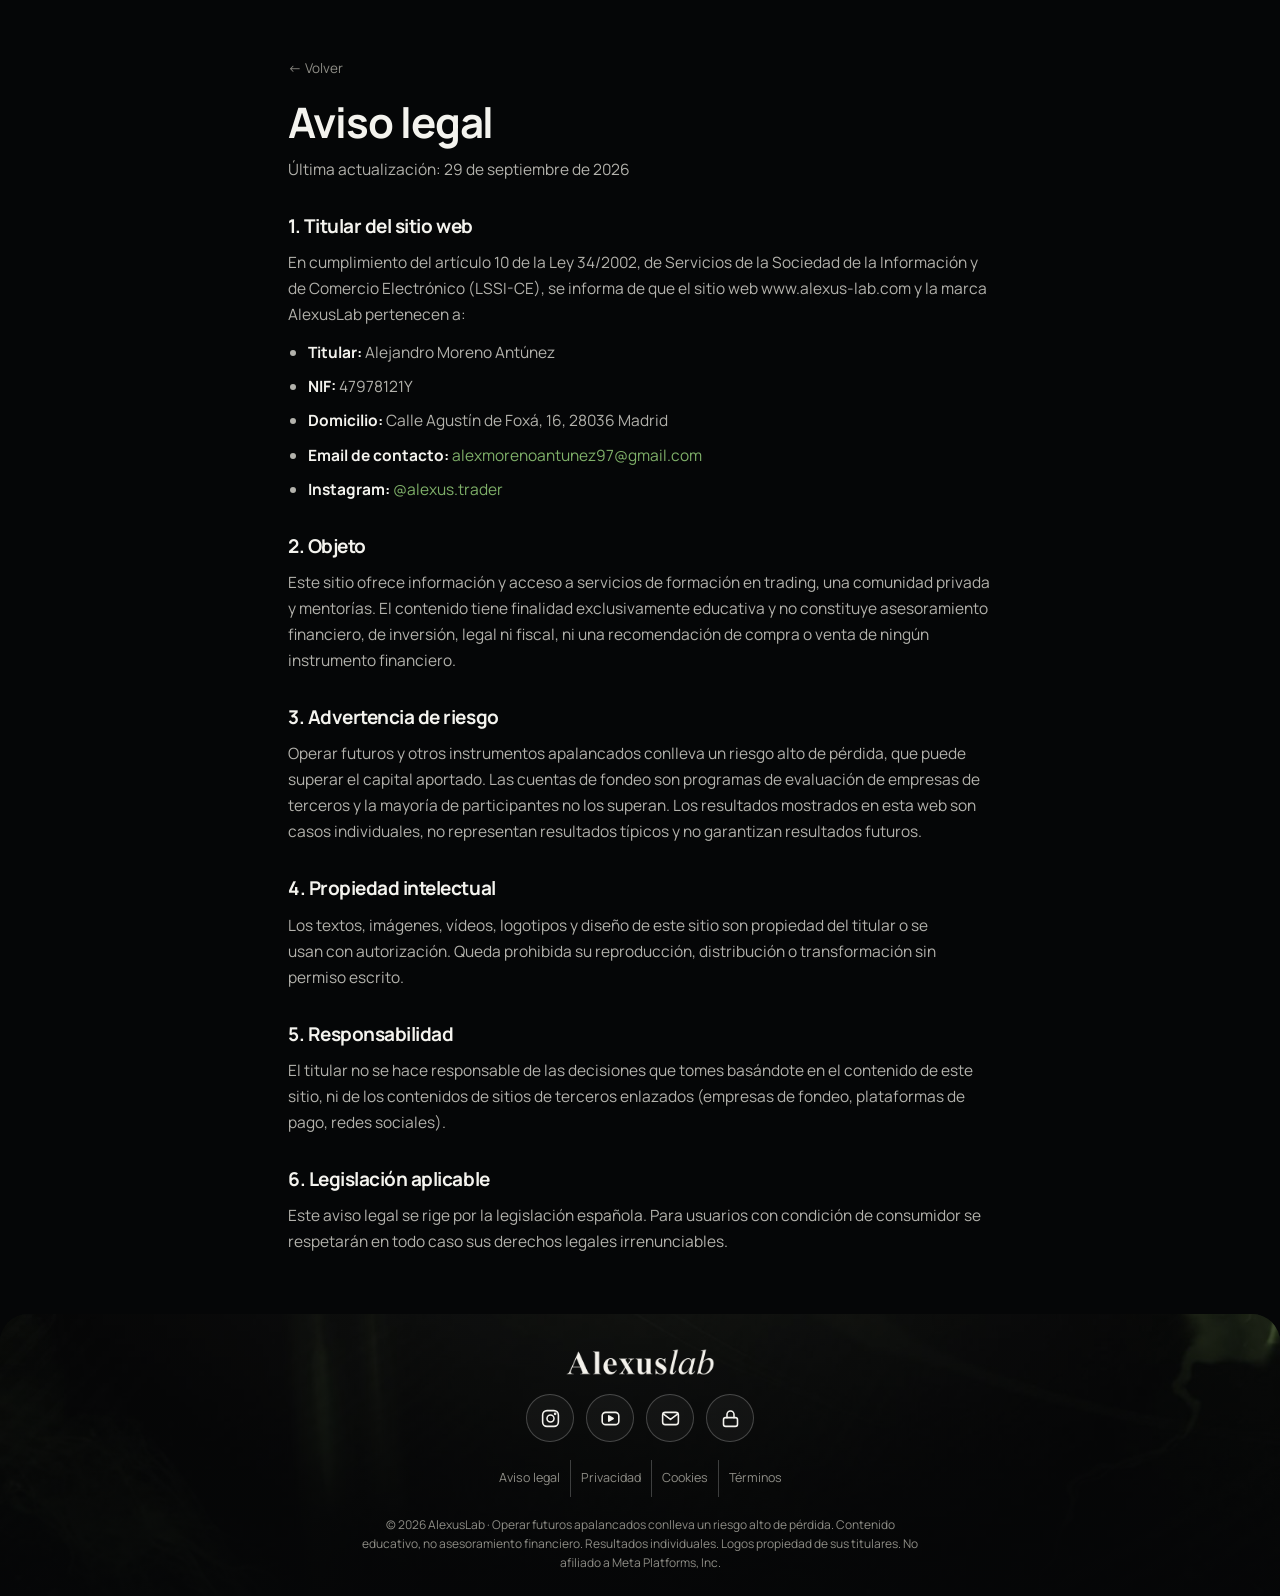
==== commit 975740d2: "Add files via upload" ====
--- a/aviso-legal.html
+++ b/aviso-legal.html
@@ -4,7 +4,8 @@
 <meta charset="utf-8" />
 <meta name="viewport" content="width=device-width, initial-scale=1, viewport-fit=cover" />
 <title>Aviso legal — AlexusLab</title>
-<link rel="icon" href="favicon.svg" type="image/svg+xml" />
+<link rel="icon" href="[data-uri]" type="image/png" />
+<link rel="alternate icon" href="favicon.ico" sizes="any" />
 <link rel="apple-touch-icon" href="assets/apple-touch-icon.png" />
 <meta name="theme-color" content="#050607" />
 <link rel="preconnect" href="https://fonts.googleapis.com" />
@@ -46,7 +47,7 @@
 </main>
 <footer class="foot">
   <div class="wrap foot__in">
-    <a href="index.html" aria-label="Inicio"><img class="foot__logo" src="assets/logo-blanco-sm.png" alt="AlexusLab" width="81" height="27" loading="lazy" /></a>
+    <a href="index.html" aria-label="Inicio"><img class="foot__logo" src="[data-uri]" alt="AlexusLab" width="149" height="28" style="height:28px" loading="lazy" /></a>
     <nav class="foot__soc" aria-label="Redes y accesos">
       <a href="https://www.instagram.com/alexus.trader/" target="_blank" rel="noopener" aria-label="Instagram" title="Instagram"><svg viewBox="0 0 24 24"><rect x="3" y="3" width="18" height="18" rx="5"/><circle cx="12" cy="12" r="4"/><circle cx="17.3" cy="6.7" r=".6" fill="currentColor"/></svg></a>
       <a href="https://youtube.com/@alexus.trader" target="_blank" rel="noopener" aria-label="YouTube" title="YouTube"><svg viewBox="0 0 24 24"><rect x="2.5" y="5" width="19" height="14" rx="4"/><path d="m10 9 5 3-5 3z" fill="currentColor"/></svg></a>
--- a/funnel.css
+++ b/funnel.css
@@ -419,7 +419,7 @@
 
 /* ===== HUB v3: cara libre, contenido abajo, primera pantalla hasta CLASE GRATIS ===== */
 .hub .hero{height:calc(100svh - 178px);min-height:420px;max-height:780px}
-.hub .hero__bg img{object-position:49% 20%!important}
+.hub .hero__bg img{object-position:53% 22%!important}
 .hub .hero__bg::after{background:linear-gradient(180deg,rgba(5,6,7,.45) 0%,rgba(5,6,7,0) 18%,rgba(5,6,7,0) 50%,rgba(5,6,7,.78) 78%,#050607 100%)}
 .hub .hero__c{padding-bottom:16px}
 .hub__handle{font-size:clamp(32px,8.6vw,44px)!important;text-shadow:0 4px 30px rgba(0,0,0,.6)}
